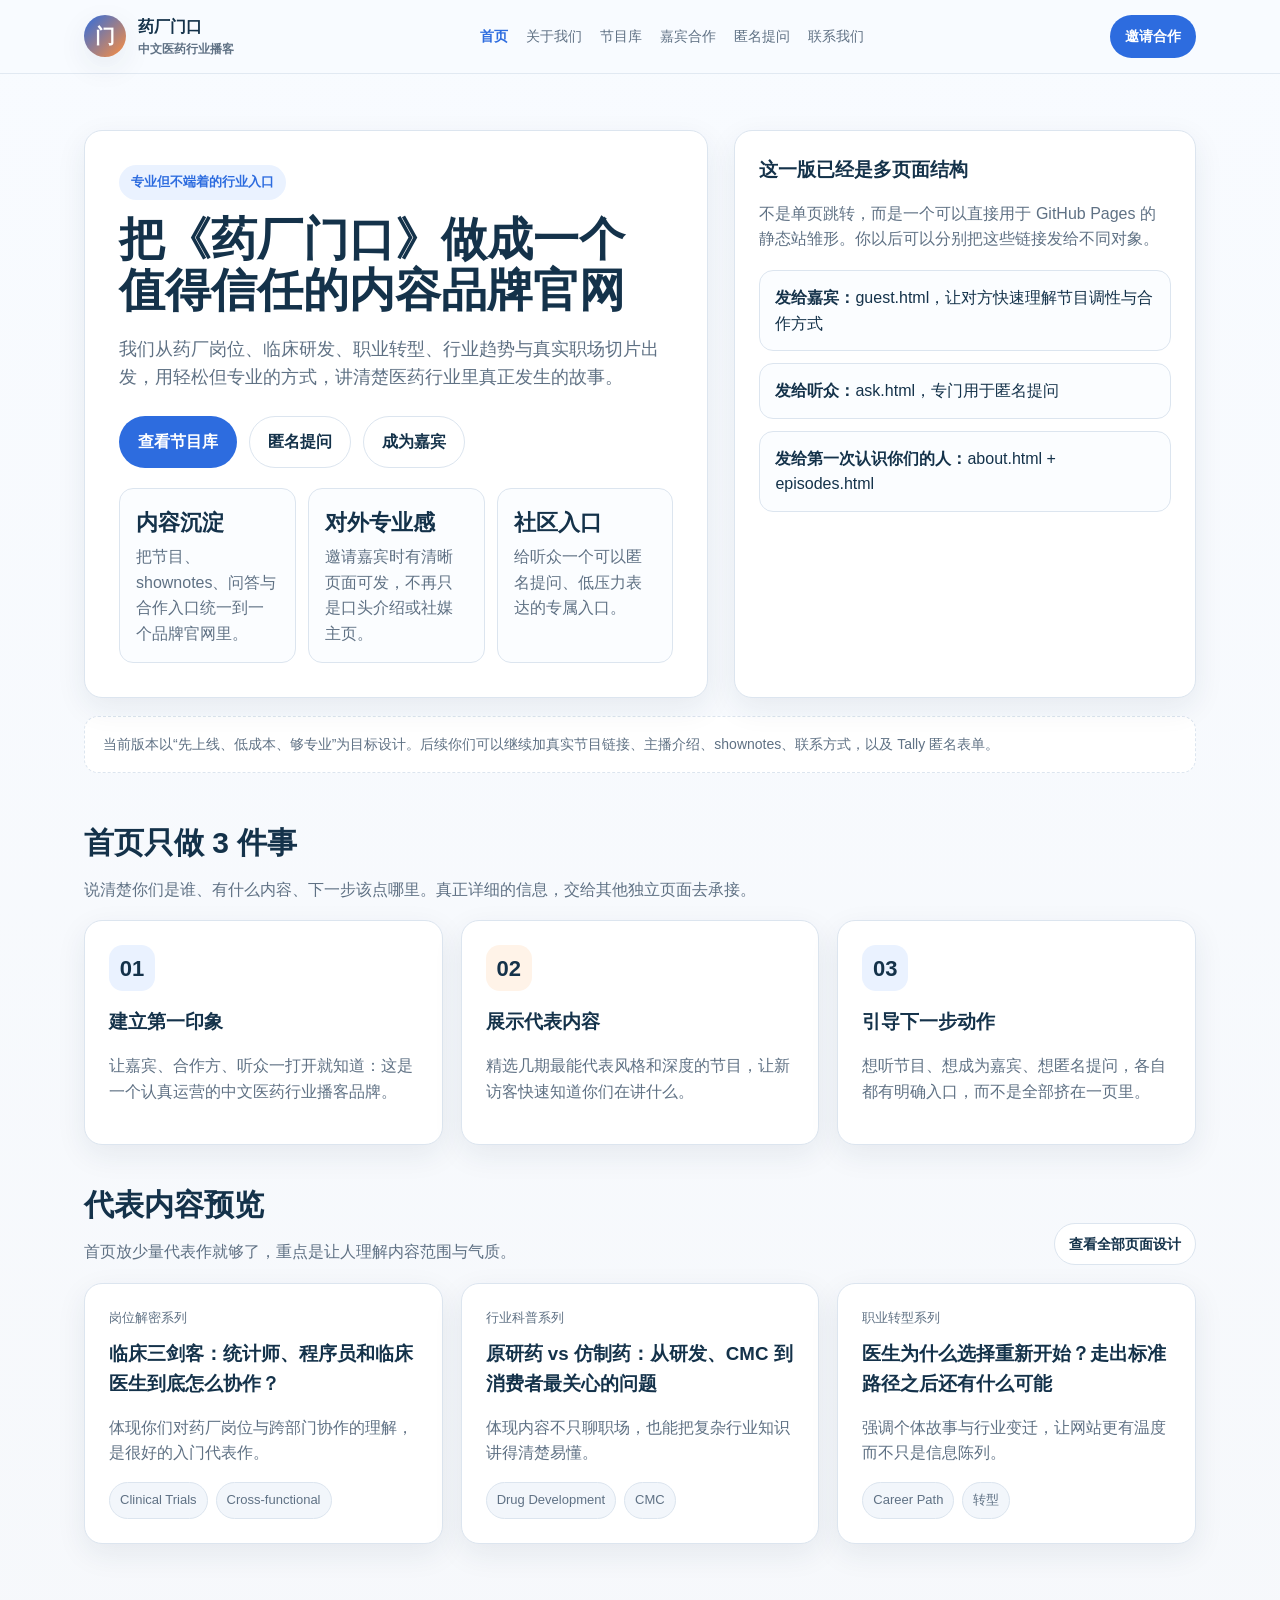
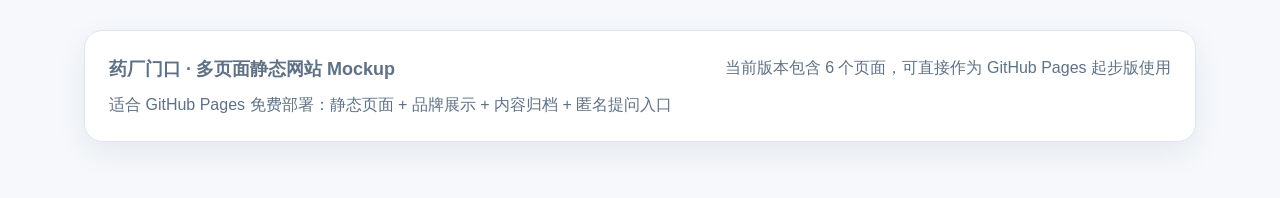
==== index.html @ 84f6ff17 "Add files via upload" ====
<!DOCTYPE html><html lang="zh-CN"><head><meta charset="UTF-8"/><meta name="viewport" content="width=device-width, initial-scale=1.0"/><title>药厂门口｜首页</title><link rel="stylesheet" href="styles.css"/></head><body>
<nav class="nav"><div class="nav-inner"><a class="brand" href="index.html"><div class="logo">门</div><div><div>药厂门口</div><div class="muted" style="font-size:12px;font-weight:600;">中文医药行业播客</div></div></a><div class="nav-links"><a class="active" href="index.html">首页</a><a href="about.html">关于我们</a><a href="episodes.html">节目库</a><a href="guest.html">嘉宾合作</a><a href="ask.html">匿名提问</a><a href="contact.html">联系我们</a></div><a class="cta small primary" href="guest.html">邀请合作</a></div></nav>
<main class="wrap">
<section class="hero"><div class="hero-grid">
<div class="hero-card"><span class="eyebrow">专业但不端着的行业入口</span><h1>把《药厂门口》做成一个<br>值得信任的内容品牌官网</h1><p class="lead">我们从药厂岗位、临床研发、职业转型、行业趋势与真实职场切片出发，用轻松但专业的方式，讲清楚医药行业里真正发生的故事。</p><div class="hero-actions"><a class="cta primary" href="episodes.html">查看节目库</a><a class="cta secondary" href="ask.html">匿名提问</a><a class="cta secondary" href="guest.html">成为嘉宾</a></div><div class="hero-stats"><div class="stat"><b>内容沉淀</b><span class="muted">把节目、shownotes、问答与合作入口统一到一个品牌官网里。</span></div><div class="stat"><b>对外专业感</b><span class="muted">邀请嘉宾时有清晰页面可发，不再只是口头介绍或社媒主页。</span></div><div class="stat"><b>社区入口</b><span class="muted">给听众一个可以匿名提问、低压力表达的专属入口。</span></div></div></div>
<div class="hero-card panel"><h3>这一版已经是多页面结构</h3><p>不是单页跳转，而是一个可以直接用于 GitHub Pages 的静态站雏形。你以后可以分别把这些链接发给不同对象。</p><ul class="mini-list"><li class="mini-item"><b>发给嘉宾：</b><a href="guest.html">guest.html</a>，让对方快速理解节目调性与合作方式</li><li class="mini-item"><b>发给听众：</b><a href="ask.html">ask.html</a>，专门用于匿名提问</li><li class="mini-item"><b>发给第一次认识你们的人：</b><a href="about.html">about.html</a> + <a href="episodes.html">episodes.html</a></li></ul></div></div>
<div class="notice">当前版本以“先上线、低成本、够专业”为目标设计。后续你们可以继续加真实节目链接、主播介绍、shownotes、联系方式，以及 Tally 匿名表单。</div></section>
<section class="section"><div class="section-head"><div><h2>首页只做 3 件事</h2><p>说清楚你们是谁、有什么内容、下一步该点哪里。真正详细的信息，交给其他独立页面去承接。</p></div></div><div class="grid-3"><div class="card feature"><div class="icon blue">01</div><h3>建立第一印象</h3><p>让嘉宾、合作方、听众一打开就知道：这是一个认真运营的中文医药行业播客品牌。</p></div><div class="card feature"><div class="icon orange">02</div><h3>展示代表内容</h3><p>精选几期最能代表风格和深度的节目，让新访客快速知道你们在讲什么。</p></div><div class="card feature"><div class="icon blue">03</div><h3>引导下一步动作</h3><p>想听节目、想成为嘉宾、想匿名提问，各自都有明确入口，而不是全部挤在一页里。</p></div></div></section>
<section class="section"><div class="section-head"><div><h2>代表内容预览</h2><p>首页放少量代表作就够了，重点是让人理解内容范围与气质。</p></div><a class="cta small secondary" href="episodes.html">查看全部页面设计</a></div><div class="grid-3"><div class="card episode"><div class="episode-meta">岗位解密系列</div><h3>临床三剑客：统计师、程序员和临床医生到底怎么协作？</h3><p>体现你们对药厂岗位与跨部门协作的理解，是很好的入门代表作。</p><div class="tags"><span class="tag">Clinical Trials</span><span class="tag">Cross-functional</span></div></div><div class="card episode"><div class="episode-meta">行业科普系列</div><h3>原研药 vs 仿制药：从研发、CMC 到消费者最关心的问题</h3><p>体现内容不只聊职场，也能把复杂行业知识讲得清楚易懂。</p><div class="tags"><span class="tag">Drug Development</span><span class="tag">CMC</span></div></div><div class="card episode"><div class="episode-meta">职业转型系列</div><h3>医生为什么选择重新开始？走出标准路径之后还有什么可能</h3><p>强调个体故事与行业变迁，让网站更有温度而不只是信息陈列。</p><div class="tags"><span class="tag">Career Path</span><span class="tag">转型</span></div></div></div></section>
<footer><div class="footer-card"><div><div style="font-weight:800;font-size:18px;margin-bottom:8px;">药厂门口 · 多页面静态网站 Mockup</div><div class="muted">适合 GitHub Pages 免费部署：静态页面 + 品牌展示 + 内容归档 + 匿名提问入口</div></div><div class="muted">当前版本包含 6 个页面，可直接作为 GitHub Pages 起步版使用</div></div></footer></main></body></html>
---- styles.css ----
:root{
  --bg:#f6f8fb;--card:#ffffff;--text:#14324a;--muted:#5f7184;--line:#dce5ef;
  --blue:#2d6cdf;--blue-soft:#eaf2ff;--orange:#ff8f3d;--orange-soft:#fff3e8;
  --shadow:0 10px 30px rgba(20,50,74,.08);--radius:18px;--max:1160px;
}
*{box-sizing:border-box}html{scroll-behavior:smooth}
body{margin:0;font-family:-apple-system,BlinkMacSystemFont,"Segoe UI","PingFang SC","Hiragino Sans GB","Microsoft YaHei",sans-serif;background:linear-gradient(180deg,#f8fbff 0%,#f6f8fb 100%);color:var(--text);line-height:1.6}
a{color:inherit;text-decoration:none}.wrap{max-width:var(--max);margin:0 auto;padding:0 24px}
.nav{position:sticky;top:0;z-index:20;backdrop-filter:blur(10px);background:rgba(248,251,255,.84);border-bottom:1px solid rgba(220,229,239,.8)}
.nav-inner{max-width:var(--max);margin:0 auto;padding:14px 24px;display:flex;align-items:center;justify-content:space-between;gap:16px}
.brand{display:flex;align-items:center;gap:12px;font-weight:800}
.logo{width:42px;height:42px;border-radius:50%;background:linear-gradient(135deg,var(--blue) 0%, var(--orange) 100%);display:grid;place-items:center;color:#fff;font-size:20px;box-shadow:var(--shadow)}
.nav-links{display:flex;gap:18px;flex-wrap:wrap;color:var(--muted);font-size:14px}
.nav-links a.active{color:var(--blue);font-weight:700}
.cta{display:inline-flex;align-items:center;justify-content:center;padding:12px 18px;border-radius:999px;font-weight:700;border:1px solid transparent;transition:.2s ease}
.cta.primary{background:var(--blue);color:#fff}.cta.secondary{background:#fff;border-color:var(--line);color:var(--text)}.cta.small{padding:9px 14px;font-size:14px}
.hero{padding:56px 0 28px}.hero-grid{display:grid;grid-template-columns:1.15fr .85fr;gap:26px;align-items:stretch}
.hero-card,.card{background:var(--card);border:1px solid var(--line);border-radius:var(--radius);box-shadow:var(--shadow)}
.hero-card{padding:34px}.eyebrow{display:inline-block;padding:7px 12px;border-radius:999px;background:var(--blue-soft);color:var(--blue);font-size:13px;font-weight:700;margin-bottom:14px}
h1{font-size:46px;line-height:1.12;margin:0 0 16px}.lead{font-size:18px;color:var(--muted);max-width:680px}
.hero-actions{display:flex;gap:12px;flex-wrap:wrap;margin:24px 0 20px}.hero-stats{display:grid;grid-template-columns:repeat(3,1fr);gap:12px;margin-top:18px}
.stat{padding:16px;border:1px solid var(--line);border-radius:14px;background:#fbfdff}.stat b{display:block;font-size:22px;margin-bottom:4px}
.panel,.feature,.episode,.faq,.contact,.split-card,.page-hero-card{padding:24px}
.panel h3,.section-head h2,.feature h3,.episode h3,.faq h3,.contact h3,.split-card h3{margin:0 0 10px}.panel p,.feature p,.episode p,.faq p,.contact p,.muted,.split-card p{color:var(--muted)}
.mini-list{margin:18px 0 0;padding:0;list-style:none;display:grid;gap:12px}.mini-item{padding:14px 15px;border-radius:14px;background:#fbfdff;border:1px solid var(--line)}
.section{padding:18px 0}.section-head{display:flex;justify-content:space-between;align-items:end;gap:16px;margin-bottom:18px}.section-head h2{font-size:30px}.section-head p{margin:6px 0 0;color:var(--muted);max-width:720px}
.grid-3{display:grid;grid-template-columns:repeat(3,1fr);gap:18px}.grid-2{display:grid;grid-template-columns:repeat(2,1fr);gap:18px}
.icon{width:46px;height:46px;border-radius:14px;display:grid;place-items:center;margin-bottom:16px;font-size:22px;font-weight:700}.icon.blue{background:var(--blue-soft)}.icon.orange{background:var(--orange-soft)}
.tags{display:flex;gap:8px;flex-wrap:wrap;margin-top:16px}.tag{padding:7px 10px;border-radius:999px;background:#f2f6fb;border:1px solid var(--line);color:var(--muted);font-size:13px}
.episode-meta{font-size:13px;color:var(--muted);margin-bottom:10px}
.banner{padding:28px;background:linear-gradient(135deg,#eef5ff 0%,#fff3e9 100%);border:1px solid var(--line);border-radius:var(--radius);box-shadow:var(--shadow);display:grid;grid-template-columns:1fr auto;gap:18px;align-items:center}
.banner h2{margin:0 0 8px;font-size:30px}.banner p{margin:0;color:var(--muted);max-width:760px}
.contact-box{display:grid;grid-template-columns:repeat(3,1fr);gap:18px}
footer{margin-top:36px;padding:32px 0 56px;color:var(--muted)}.footer-card{padding:24px;background:#fff;border:1px solid var(--line);border-radius:var(--radius);box-shadow:var(--shadow);display:flex;justify-content:space-between;gap:20px;flex-wrap:wrap}
.page-hero{padding:52px 0 18px}.list{margin:10px 0 0;padding-left:18px;color:var(--muted)}.split{display:grid;grid-template-columns:1fr 1fr;gap:18px}
.codebox{background:#0f1720;color:#eef6ff;border-radius:14px;padding:18px;overflow:auto;font-family:ui-monospace,SFMono-Regular,Menlo,monospace;font-size:14px;line-height:1.5}
.notice{margin-top:18px;padding:16px 18px;border-radius:14px;background:#fff;border:1px dashed var(--line);color:var(--muted);font-size:14px}
.table-like{display:grid;gap:12px}.row{display:grid;grid-template-columns:170px 1fr;gap:16px;padding:16px;border:1px solid var(--line);border-radius:14px;background:#fbfdff}.row b{display:block}.small{font-size:14px}
@media (max-width:980px){.hero-grid,.grid-3,.grid-2,.contact-box,.banner,.split,.row{grid-template-columns:1fr}h1{font-size:36px}.hero-stats{grid-template-columns:1fr}}
@media (max-width:720px){.nav-links{display:none}.hero{padding-top:28px}h1{font-size:32px}.section-head h2,.banner h2{font-size:26px}.hero-card,.panel,.feature,.episode,.faq,.contact,.split-card,.page-hero-card{padding:20px}}
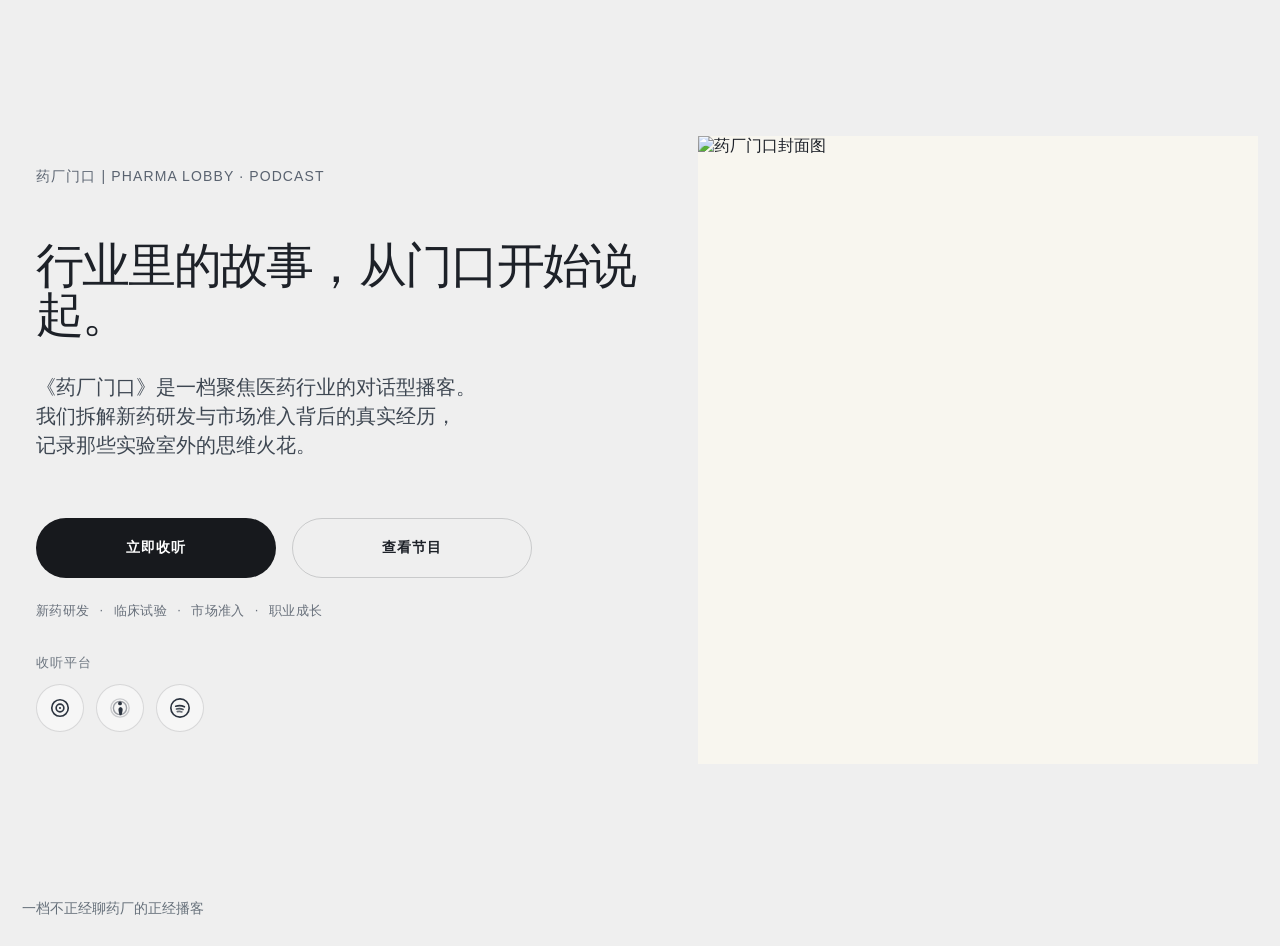
==== commit 836b3622: "Update index.html" ====
--- a/index.html
+++ b/index.html
@@ -1,10 +1,312 @@
-<!DOCTYPE html><html lang="zh-CN"><head><meta charset="UTF-8"/><meta name="viewport" content="width=device-width, initial-scale=1.0"/><title>药厂门口｜首页</title><link rel="stylesheet" href="styles.css"/></head><body>
-<nav class="nav"><div class="nav-inner"><a class="brand" href="index.html"><div class="logo">门</div><div><div>药厂门口</div><div class="muted" style="font-size:12px;font-weight:600;">中文医药行业播客</div></div></a><div class="nav-links"><a class="active" href="index.html">首页</a><a href="about.html">关于我们</a><a href="episodes.html">节目库</a><a href="guest.html">嘉宾合作</a><a href="ask.html">匿名提问</a><a href="contact.html">联系我们</a></div><a class="cta small primary" href="guest.html">邀请合作</a></div></nav>
-<main class="wrap">
-<section class="hero"><div class="hero-grid">
-<div class="hero-card"><span class="eyebrow">专业但不端着的行业入口</span><h1>把《药厂门口》做成一个<br>值得信任的内容品牌官网</h1><p class="lead">我们从药厂岗位、临床研发、职业转型、行业趋势与真实职场切片出发，用轻松但专业的方式，讲清楚医药行业里真正发生的故事。</p><div class="hero-actions"><a class="cta primary" href="episodes.html">查看节目库</a><a class="cta secondary" href="ask.html">匿名提问</a><a class="cta secondary" href="guest.html">成为嘉宾</a></div><div class="hero-stats"><div class="stat"><b>内容沉淀</b><span class="muted">把节目、shownotes、问答与合作入口统一到一个品牌官网里。</span></div><div class="stat"><b>对外专业感</b><span class="muted">邀请嘉宾时有清晰页面可发，不再只是口头介绍或社媒主页。</span></div><div class="stat"><b>社区入口</b><span class="muted">给听众一个可以匿名提问、低压力表达的专属入口。</span></div></div></div>
-<div class="hero-card panel"><h3>这一版已经是多页面结构</h3><p>不是单页跳转，而是一个可以直接用于 GitHub Pages 的静态站雏形。你以后可以分别把这些链接发给不同对象。</p><ul class="mini-list"><li class="mini-item"><b>发给嘉宾：</b><a href="guest.html">guest.html</a>，让对方快速理解节目调性与合作方式</li><li class="mini-item"><b>发给听众：</b><a href="ask.html">ask.html</a>，专门用于匿名提问</li><li class="mini-item"><b>发给第一次认识你们的人：</b><a href="about.html">about.html</a> + <a href="episodes.html">episodes.html</a></li></ul></div></div>
-<div class="notice">当前版本以“先上线、低成本、够专业”为目标设计。后续你们可以继续加真实节目链接、主播介绍、shownotes、联系方式，以及 Tally 匿名表单。</div></section>
-<section class="section"><div class="section-head"><div><h2>首页只做 3 件事</h2><p>说清楚你们是谁、有什么内容、下一步该点哪里。真正详细的信息，交给其他独立页面去承接。</p></div></div><div class="grid-3"><div class="card feature"><div class="icon blue">01</div><h3>建立第一印象</h3><p>让嘉宾、合作方、听众一打开就知道：这是一个认真运营的中文医药行业播客品牌。</p></div><div class="card feature"><div class="icon orange">02</div><h3>展示代表内容</h3><p>精选几期最能代表风格和深度的节目，让新访客快速知道你们在讲什么。</p></div><div class="card feature"><div class="icon blue">03</div><h3>引导下一步动作</h3><p>想听节目、想成为嘉宾、想匿名提问，各自都有明确入口，而不是全部挤在一页里。</p></div></div></section>
-<section class="section"><div class="section-head"><div><h2>代表内容预览</h2><p>首页放少量代表作就够了，重点是让人理解内容范围与气质。</p></div><a class="cta small secondary" href="episodes.html">查看全部页面设计</a></div><div class="grid-3"><div class="card episode"><div class="episode-meta">岗位解密系列</div><h3>临床三剑客：统计师、程序员和临床医生到底怎么协作？</h3><p>体现你们对药厂岗位与跨部门协作的理解，是很好的入门代表作。</p><div class="tags"><span class="tag">Clinical Trials</span><span class="tag">Cross-functional</span></div></div><div class="card episode"><div class="episode-meta">行业科普系列</div><h3>原研药 vs 仿制药：从研发、CMC 到消费者最关心的问题</h3><p>体现内容不只聊职场，也能把复杂行业知识讲得清楚易懂。</p><div class="tags"><span class="tag">Drug Development</span><span class="tag">CMC</span></div></div><div class="card episode"><div class="episode-meta">职业转型系列</div><h3>医生为什么选择重新开始？走出标准路径之后还有什么可能</h3><p>强调个体故事与行业变迁，让网站更有温度而不只是信息陈列。</p><div class="tags"><span class="tag">Career Path</span><span class="tag">转型</span></div></div></div></section>
-<footer><div class="footer-card"><div><div style="font-weight:800;font-size:18px;margin-bottom:8px;">药厂门口 · 多页面静态网站 Mockup</div><div class="muted">适合 GitHub Pages 免费部署：静态页面 + 品牌展示 + 内容归档 + 匿名提问入口</div></div><div class="muted">当前版本包含 6 个页面，可直接作为 GitHub Pages 起步版使用</div></div></footer></main></body></html>+<!DOCTYPE html>
+<html lang="zh-CN">
+<head>
+  <meta charset="UTF-8" />
+  <meta name="viewport" content="width=device-width, initial-scale=1.0" />
+  <title>药厂门口｜Live Preview</title>
+  <style>
+    :root{
+      --bg:#efefef;
+      --text:#1d2128;
+      --muted:#3e4752;
+      --card:#f8f6ef;
+      --button:#17191d;
+      --max:1400px;
+    }
+    *{box-sizing:border-box}
+    body{
+      margin:0;
+      font-family:-apple-system,BlinkMacSystemFont,"Segoe UI","PingFang SC","Hiragino Sans GB","Microsoft YaHei",sans-serif;
+      background:var(--bg);
+      color:var(--text);
+    }
+    a{text-decoration:none;color:inherit}
+    .page{min-height:100vh;padding:18px 22px 28px}
+    .frame{
+      max-width:var(--max);
+      margin:0 auto;
+      min-height:calc(100vh - 36px);
+      display:grid;
+      grid-template-columns:1.05fr .95fr;
+      gap:56px;
+      align-items:center;
+    }
+    .left{
+      padding:24px 0 24px 14px;
+      display:flex;
+      flex-direction:column;
+      justify-content:center;
+      min-height:72vh;
+    }
+    .brand{
+      font-size:14px;
+      letter-spacing:.08em;
+      text-transform:uppercase;
+      color:#5a6370;
+      margin-bottom:56px;
+    }
+    h1{
+      margin:0;
+      font-size:48px;
+      line-height:1.02;
+      font-weight:500;
+      letter-spacing:-0.04em;
+      max-width:720px;
+    }
+    .subtitle{
+      margin-top:34px;
+      max-width:520px;
+      font-size:20px;
+      line-height:1.45;
+      color:var(--muted);
+    }
+    .actions{
+      margin-top:58px;
+      display:flex;
+      gap:16px;
+      flex-wrap:wrap;
+    }
+    .button{
+      display:inline-flex;
+      align-items:center;
+      justify-content:center;
+      min-width:240px;
+      padding:20px 34px;
+      border-radius:999px;
+      background:var(--button);
+      color:white;
+      font-size:14px;
+      font-weight:600;
+      letter-spacing:.06em;
+      text-transform:uppercase;
+    }
+    .button.secondary{
+      background:transparent;
+      color:var(--text);
+      border:1px solid rgba(29,33,40,.18);
+    }
+    .meta{
+      margin-top:24px;
+      display:flex;
+      gap:10px;
+      flex-wrap:wrap;
+      color:#68707b;
+      font-size:13px;
+      letter-spacing:.03em;
+    }
+    .right{
+      display:flex;
+      align-items:center;
+      justify-content:center;
+    }
+    .cover{
+      width:100%;
+      aspect-ratio:1/1.12;
+      background:var(--card);
+      overflow:hidden;
+      display:flex;
+      align-items:center;
+      justify-content:center;
+    }
+    .cover img{
+      width:100%;
+      height:100%;
+      object-fit:cover;
+      display:block;
+    }
+    .cover-card{
+      width:100%;
+      height:100%;
+      border-radius:28px;
+      background:linear-gradient(180deg,#f4efe6 0%,#e6dfd3 100%);
+      display:flex;align-items:center;justify-content:center;
+      padding:32px;
+      box-shadow:0 30px 60px rgba(0,0,0,.12);
+    }
+    .cover-inner{
+      max-width:420px;
+      text-align:left;
+      color:#2b2f36;
+    }
+    .cover-title{
+      font-size:32px;
+      font-weight:600;
+      margin-bottom:10px;
+    }
+    .cover-sub{
+      font-size:14px;
+      letter-spacing:.08em;
+      text-transform:uppercase;
+      color:#6b7280;
+      margin-bottom:20px;
+    }
+    .cover-body{
+      font-size:16px;
+      line-height:1.6;
+      color:#4b5563;
+      margin-bottom:28px;
+    }
+    .cover-meta{
+      font-size:13px;
+      color:#9aa3ad;
+      letter-spacing:.04em;
+    }
+    .placeholder:before{
+      content:"";
+      position:absolute;
+      left:50%;
+      top:14%;
+      transform:translateX(-50%);
+      width:56%;
+      height:32%;
+      border-radius:24px;
+      border:2px solid rgba(255,255,255,.55);
+      opacity:.7;
+    }
+    .placeholder:after{
+      content:"封面图";
+      position:absolute;
+      left:50%;
+      bottom:10%;
+      transform:translateX(-50%);
+      font-size:18px;
+      color:rgba(255,255,255,.88);
+      letter-spacing:.08em;
+    }
+    .platforms{
+      margin-top:34px;
+    }
+    .platform-label{
+      font-size:13px;
+      color:#6d7680;
+      letter-spacing:.08em;
+      text-transform:uppercase;
+      margin-bottom:12px;
+    }
+    .platform-list{
+      display:flex;
+      flex-wrap:wrap;
+      gap:12px;
+    }
+    .platform-link{
+      width:48px;
+      height:48px;
+      display:inline-flex;
+      align-items:center;
+      justify-content:center;
+      border-radius:999px;
+      border:1px solid rgba(29,33,40,.14);
+      background:rgba(255,255,255,.42);
+      color:#2c3440;
+      transition:.18s ease;
+    }
+    .platform-link:hover{
+      background:white;
+      transform:translateY(-1px);
+    }
+    .platform-link svg{
+      width:22px;
+      height:22px;
+      display:block;
+    }
+    .platform-link:hover{
+      background:white;
+    }
+    .notes{
+      max-width:1400px;
+      margin:18px auto 0;
+      font-size:14px;
+      color:#66707a;
+    }
+    @media (max-width: 1100px){
+      .frame{grid-template-columns:1fr;gap:30px}
+      .left{min-height:auto;padding:10px 0 0}
+      .right{order:-1}
+      h1{font-size:52px;max-width:none}
+      .subtitle{font-size:20px;max-width:680px}
+      .cover{max-width:760px;margin:0 auto}
+    }
+    @media (max-width: 700px){
+      .page{padding:14px}
+      .frame{gap:22px}
+      h1{font-size:38px}
+      .subtitle{font-size:17px;margin-top:20px}
+      .actions{margin-top:30px}
+      .button{min-width:unset;width:100%;padding:18px 24px}
+      .brand{margin-bottom:24px}
+      .platform-list{gap:10px}
+      .platform-link{width:100%;justify-content:flex-start;padding:12px 14px}
+    }
+  </style>
+</head>
+<body>
+  <div class="page">
+    <main class="frame">
+      <section class="left">
+        <div class="brand">药厂门口 | Pharma Lobby · Podcast</div>
+        <h1>行业里的故事，从门口开始说起。</h1>
+        <div class="subtitle">
+          《药厂门口》是一档聚焦医药行业的对话型播客。<br> 我们拆解新药研发与市场准入背后的真实经历，<br>记录那些实验室外的思维火花。
+        </div>
+        <div class="actions">
+          <a class="button" href="#">立即收听</a>
+          <a class="button secondary" href="#">查看节目</a>
+        </div>
+        <div class="meta">
+          <span>新药研发</span>
+          <span>·</span>
+          <span>临床试验</span>
+          <span>·</span>
+          <span>市场准入</span>
+          <span>·</span>
+          <span>职业成长</span>
+        </div>
+
+        <div class="platforms">
+          <div class="platform-label">收听平台</div>
+          <div class="platform-list">
+            <a class="platform-link" href="https://podcaster.xiaoyuzhoufm.com/podcasts/67e366fa1c465530de1f9d61/home" target="_blank" aria-label="小宇宙" title="小宇宙">
+              <!-- 小宇宙（简化声波圆环） -->
+              <svg viewBox="0 0 24 24" fill="none" aria-hidden="true">
+                <circle cx="12" cy="12" r="9" stroke="currentColor" stroke-width="1.8"/>
+                <circle cx="12" cy="12" r="4.2" stroke="currentColor" stroke-width="1.8"/>
+                <circle cx="12" cy="12" r="1.2" fill="currentColor"/>
+              </svg>
+            </a>
+            <a class="platform-link" href="https://podcasts.apple.com/us/podcast/%E8%8D%AF%E5%8E%82%E9%97%A8%E5%8F%A3-pharma-lobby/id1815646845" target="_blank" aria-label="Apple Podcasts" title="Apple Podcasts">
+              <!-- Apple Podcasts（简化人形+同心圆） -->
+              <svg viewBox="0 0 24 24" fill="none" aria-hidden="true">
+                <circle cx="12" cy="7" r="2.1" fill="currentColor"/>
+                <path d="M12 10.8c1.6 0 2.9 1.3 2.9 2.9 0 1.3-.5 3.6-1 5.3-.2.6-.7 1-1.3 1s-1.1-.4-1.3-1c-.5-1.7-1-4-1-5.3 0-1.6 1.3-2.9 2.7-2.9Z" fill="currentColor"/>
+                <circle cx="12" cy="12" r="7.2" stroke="currentColor" stroke-width="1.5" opacity=".45"/>
+                <circle cx="12" cy="12" r="10" stroke="currentColor" stroke-width="1.5" opacity=".22"/>
+              </svg>
+            </a>
+            <a class="platform-link" href="https://open.spotify.com/show/2lYqh3JVPU1uXvU0Bu6FWN?si=aaa55d4718ec4a54" target="_blank" aria-label="Spotify" title="Spotify">
+              <!-- Spotify（简化三条声波） -->
+              <svg viewBox="0 0 24 24" fill="none" aria-hidden="true">
+                <circle cx="12" cy="12" r="10" stroke="currentColor" stroke-width="1.8"/>
+                <path d="M7.3 10.1c3.1-1 6.7-.8 9.5.6" stroke="currentColor" stroke-width="1.8" stroke-linecap="round"/>
+                <path d="M8.2 13.1c2.4-.7 5.1-.5 7.2.5" stroke="currentColor" stroke-width="1.8" stroke-linecap="round" opacity=".85"/>
+                <path d="M9.1 15.9c1.7-.4 3.6-.3 5 .4" stroke="currentColor" stroke-width="1.8" stroke-linecap="round" opacity=".7"/>
+              </svg>
+            </a>
+          </div>
+        </div>
+      </section>
+
+      <section class="right">
+        <div class="cover">
+          <!-- 图片占位：你可以替换 src 为你的正式封面 -->
+          <!-- ⚠️ 把下面 cover.jpg 换成你上传到 GitHub 仓库里的图片文件名 -->
+          <img src="cover.jpg" alt="药厂门口封面图" />
+        </div>
+      </section>
+    </main>
+
+    <div class="notes">
+      一档不正经聊药厂的正经播客
+    </div>
+  </div>
+</body>
+</html>
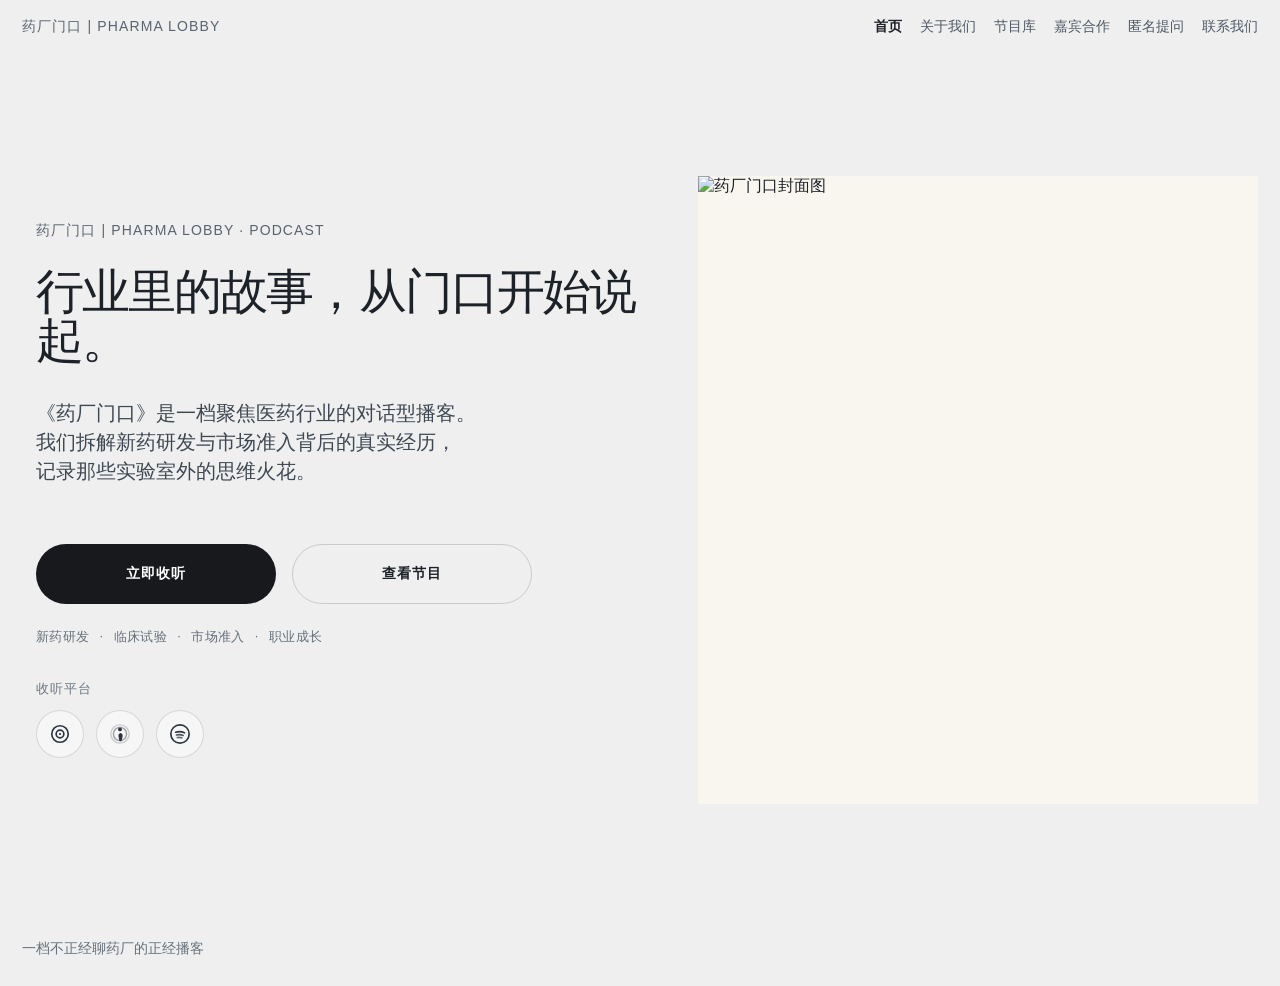
==== commit a1cb2d9e: "Update index.html" ====
--- a/index.html
+++ b/index.html
@@ -22,6 +22,35 @@
     }
     a{text-decoration:none;color:inherit}
     .page{min-height:100vh;padding:18px 22px 28px}
+    .topbar{
+      max-width:var(--max);
+      margin:0 auto 22px;
+      display:flex;
+      align-items:center;
+      justify-content:space-between;
+      gap:24px;
+    }
+    .topbar-brand{
+      font-size:14px;
+      letter-spacing:.08em;
+      text-transform:uppercase;
+      color:#5a6370;
+      white-space:nowrap;
+    }
+    .topbar-nav{
+      display:flex;
+      align-items:center;
+      gap:18px;
+      flex-wrap:wrap;
+    }
+    .topbar-nav a{
+      font-size:14px;
+      color:#4f5864;
+    }
+    .topbar-nav a.active{
+      color:var(--text);
+      font-weight:600;
+    }
     .frame{
       max-width:var(--max);
       margin:0 auto;
@@ -43,7 +72,7 @@
       letter-spacing:.08em;
       text-transform:uppercase;
       color:#5a6370;
-      margin-bottom:56px;
+      margin-bottom:28px;
     }
     h1{
       margin:0;
@@ -226,6 +255,10 @@
       .subtitle{font-size:20px;max-width:680px}
       .cover{max-width:760px;margin:0 auto}
     }
+    @media (max-width: 900px){
+      .topbar{align-items:flex-start;flex-direction:column;gap:12px}
+      .topbar-nav{gap:14px}
+    }
     @media (max-width: 700px){
       .page{padding:14px}
       .frame{gap:22px}
@@ -241,6 +274,18 @@
 </head>
 <body>
   <div class="page">
+    <header class="topbar">
+      <a class="topbar-brand" href="index.html">药厂门口 | Pharma Lobby</a>
+      <nav class="topbar-nav">
+        <a class="active" href="index.html">首页</a>
+        <a href="about.html">关于我们</a>
+        <a href="episodes.html">节目库</a>
+        <a href="guest.html">嘉宾合作</a>
+        <a href="ask.html">匿名提问</a>
+        <a href="contact.html">联系我们</a>
+      </nav>
+    </header>
+
     <main class="frame">
       <section class="left">
         <div class="brand">药厂门口 | Pharma Lobby · Podcast</div>
@@ -310,3 +355,4 @@
   </div>
 </body>
 </html>
+
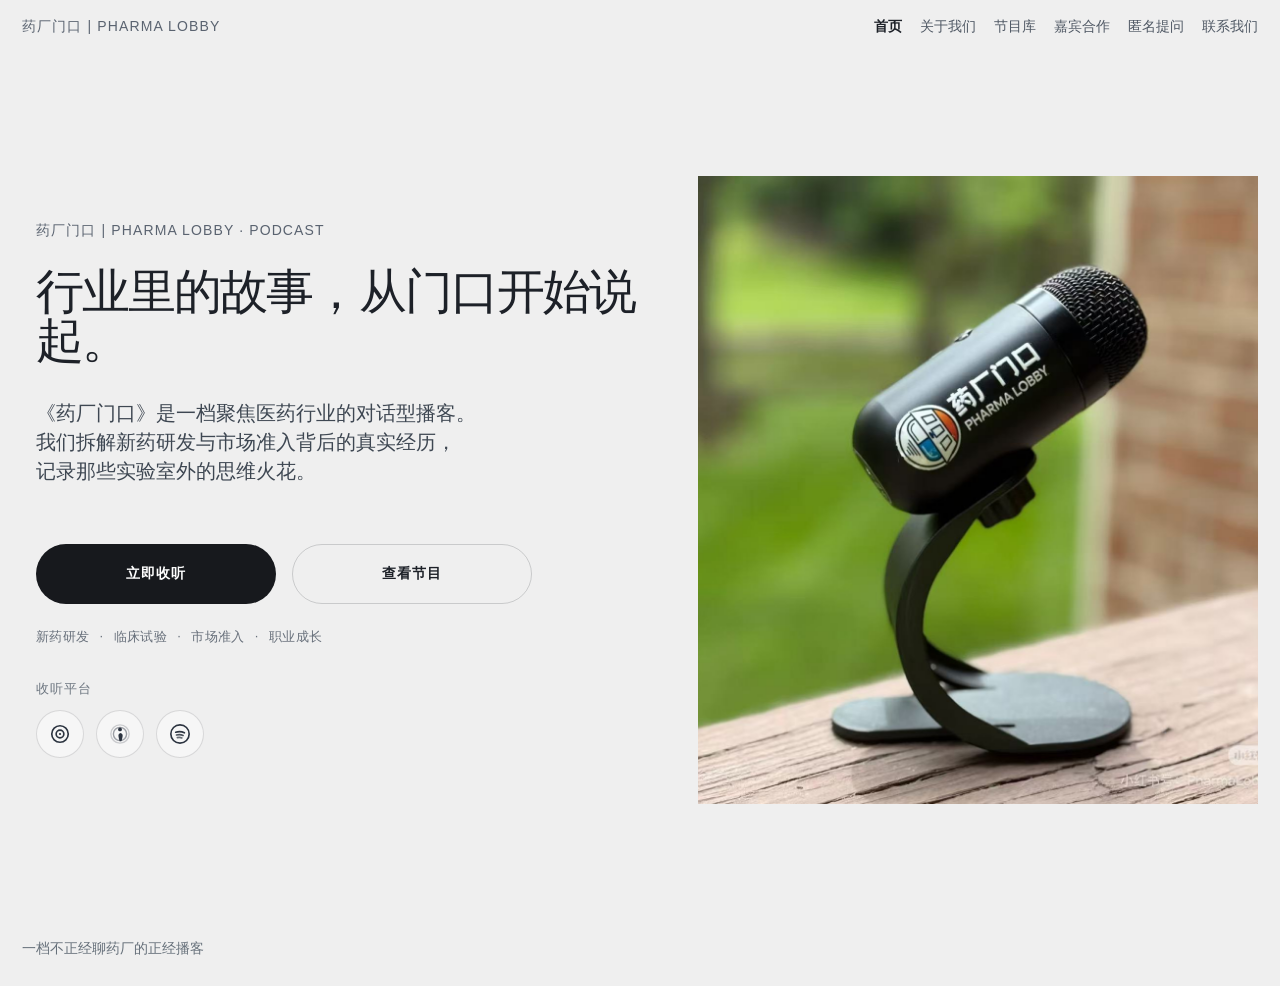
==== commit bf125131: "Update index.html" ====
--- a/index.html
+++ b/index.html
@@ -344,7 +344,7 @@
         <div class="cover">
           <!-- 图片占位：你可以替换 src 为你的正式封面 -->
           <!-- ⚠️ 把下面 cover.jpg 换成你上传到 GitHub 仓库里的图片文件名 -->
-          <img src="cover.jpg" alt="药厂门口封面图" />
+          <img src="images/cover.jpg" alt="药厂门口封面图" />
         </div>
       </section>
     </main>
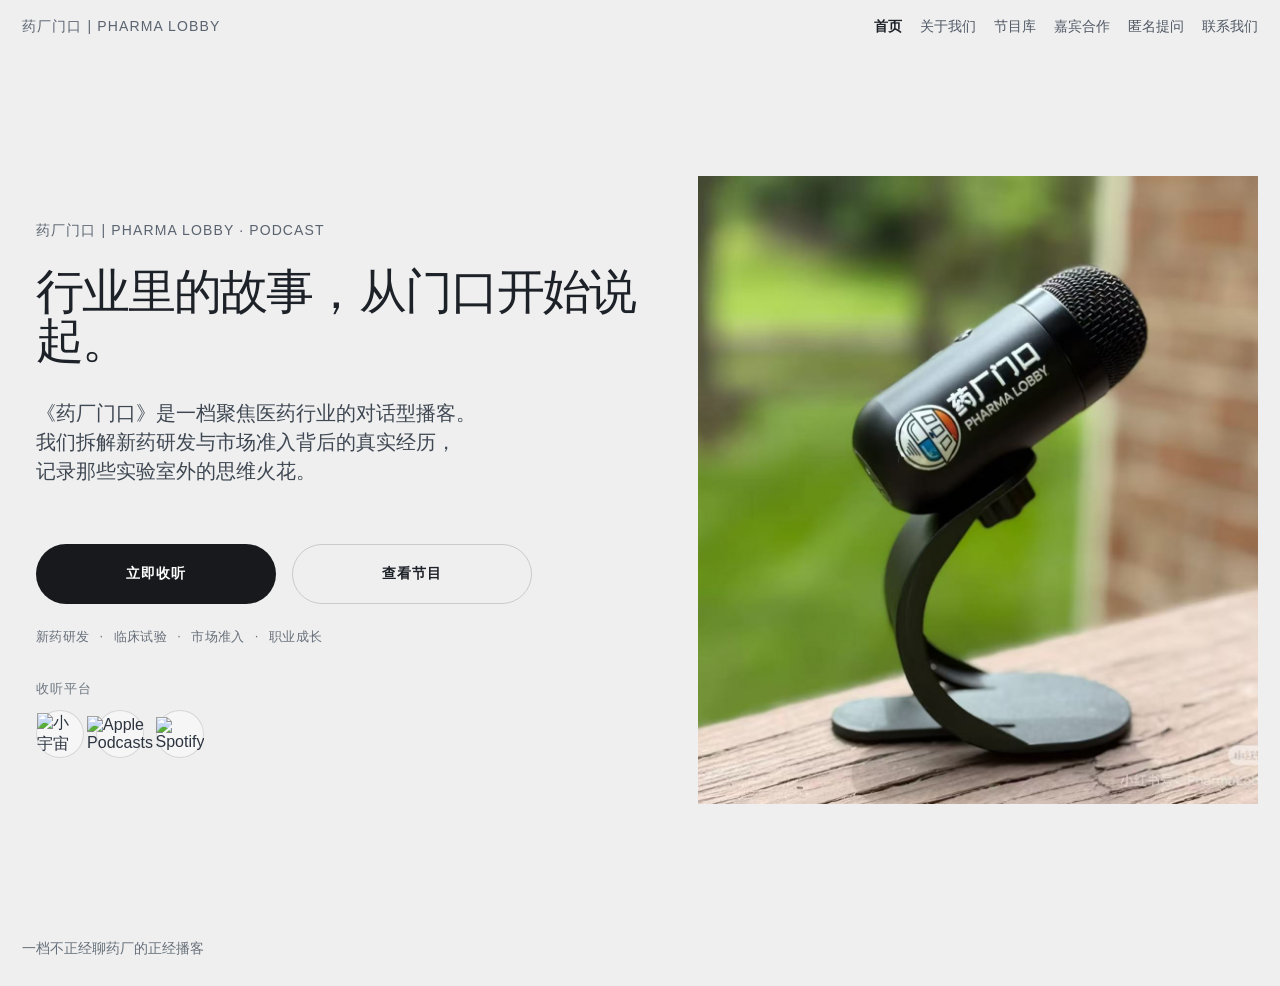
==== commit 6fb51e56: "Update index.html" ====
--- a/index.html
+++ b/index.html
@@ -310,31 +310,14 @@
         <div class="platforms">
           <div class="platform-label">收听平台</div>
           <div class="platform-list">
-            <a class="platform-link" href="https://podcaster.xiaoyuzhoufm.com/podcasts/67e366fa1c465530de1f9d61/home" target="_blank" aria-label="小宇宙" title="小宇宙">
-              <!-- 小宇宙（简化声波圆环） -->
-              <svg viewBox="0 0 24 24" fill="none" aria-hidden="true">
-                <circle cx="12" cy="12" r="9" stroke="currentColor" stroke-width="1.8"/>
-                <circle cx="12" cy="12" r="4.2" stroke="currentColor" stroke-width="1.8"/>
-                <circle cx="12" cy="12" r="1.2" fill="currentColor"/>
-              </svg>
+            <a class="platform-link" href="https://www.xiaoyuzhoufm.com/podcast/67e366fa1c465530de1f9d61" target="_blank" aria-label="小宇宙" title="小宇宙">
+              <img src="images/xiaoyuzhou.png" alt="小宇宙">
             </a>
             <a class="platform-link" href="https://podcasts.apple.com/us/podcast/%E8%8D%AF%E5%8E%82%E9%97%A8%E5%8F%A3-pharma-lobby/id1815646845" target="_blank" aria-label="Apple Podcasts" title="Apple Podcasts">
-              <!-- Apple Podcasts（简化人形+同心圆） -->
-              <svg viewBox="0 0 24 24" fill="none" aria-hidden="true">
-                <circle cx="12" cy="7" r="2.1" fill="currentColor"/>
-                <path d="M12 10.8c1.6 0 2.9 1.3 2.9 2.9 0 1.3-.5 3.6-1 5.3-.2.6-.7 1-1.3 1s-1.1-.4-1.3-1c-.5-1.7-1-4-1-5.3 0-1.6 1.3-2.9 2.7-2.9Z" fill="currentColor"/>
-                <circle cx="12" cy="12" r="7.2" stroke="currentColor" stroke-width="1.5" opacity=".45"/>
-                <circle cx="12" cy="12" r="10" stroke="currentColor" stroke-width="1.5" opacity=".22"/>
-              </svg>
+              <img src="images/apple.png" alt="Apple Podcasts">
             </a>
             <a class="platform-link" href="https://open.spotify.com/show/2lYqh3JVPU1uXvU0Bu6FWN?si=aaa55d4718ec4a54" target="_blank" aria-label="Spotify" title="Spotify">
-              <!-- Spotify（简化三条声波） -->
-              <svg viewBox="0 0 24 24" fill="none" aria-hidden="true">
-                <circle cx="12" cy="12" r="10" stroke="currentColor" stroke-width="1.8"/>
-                <path d="M7.3 10.1c3.1-1 6.7-.8 9.5.6" stroke="currentColor" stroke-width="1.8" stroke-linecap="round"/>
-                <path d="M8.2 13.1c2.4-.7 5.1-.5 7.2.5" stroke="currentColor" stroke-width="1.8" stroke-linecap="round" opacity=".85"/>
-                <path d="M9.1 15.9c1.7-.4 3.6-.3 5 .4" stroke="currentColor" stroke-width="1.8" stroke-linecap="round" opacity=".7"/>
-              </svg>
+              <img src="images/spotify.png" alt="Spotify">
             </a>
           </div>
         </div>
@@ -342,8 +325,6 @@
 
       <section class="right">
         <div class="cover">
-          <!-- 图片占位：你可以替换 src 为你的正式封面 -->
-          <!-- ⚠️ 把下面 cover.jpg 换成你上传到 GitHub 仓库里的图片文件名 -->
           <img src="images/cover.jpg" alt="药厂门口封面图" />
         </div>
       </section>
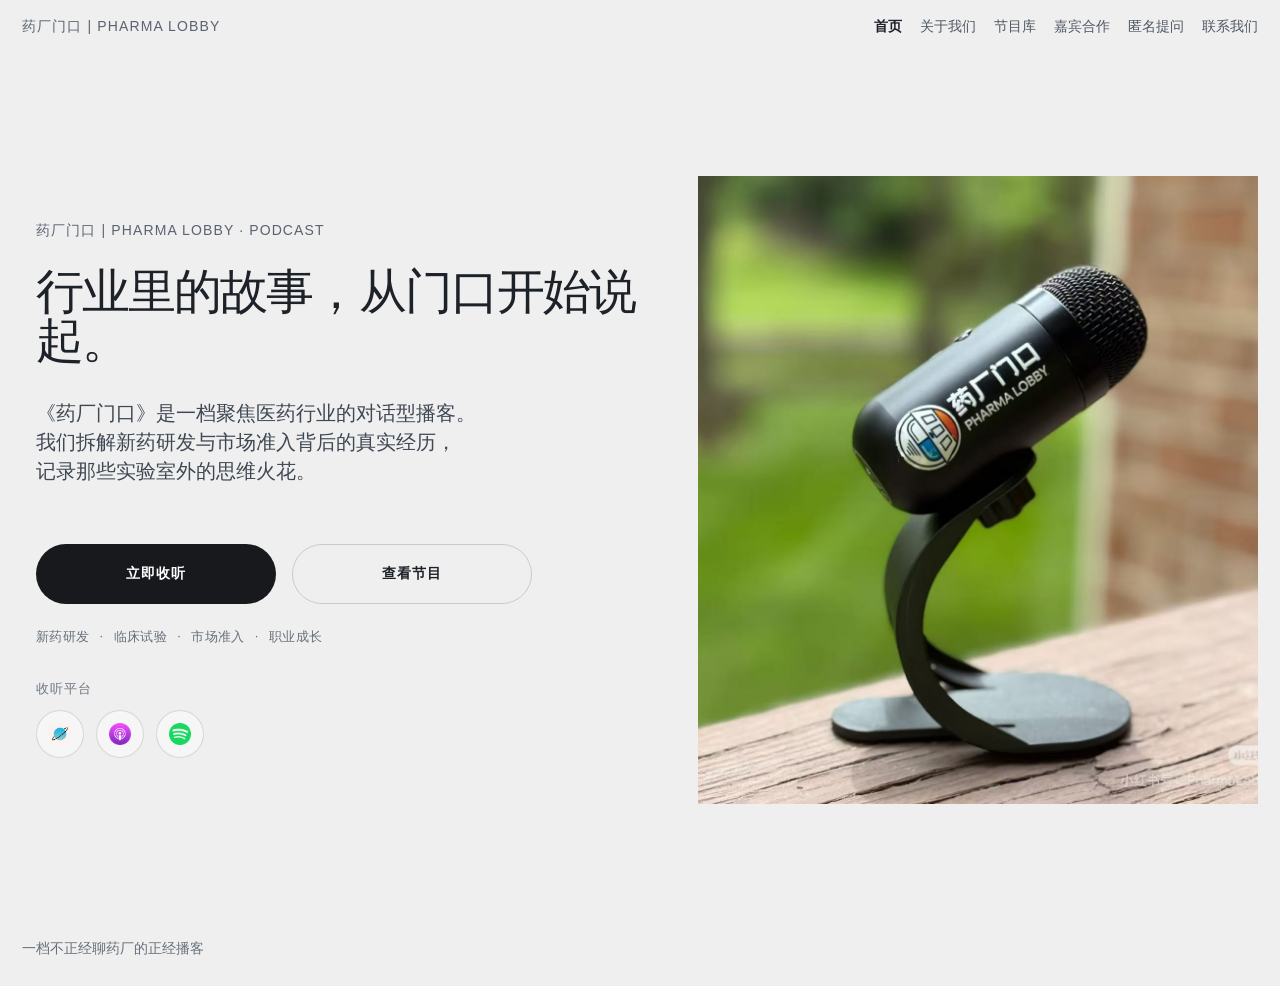
==== commit d933cad7: "Update index.html" ====
--- a/index.html
+++ b/index.html
@@ -237,6 +237,12 @@
       width:22px;
       height:22px;
       display:block;
+    }
+    .platform-link img{
+      width:22px;
+      height:22px;
+      display:block;
+      object-fit:contain;
     }
     .platform-link:hover{
       background:white;
